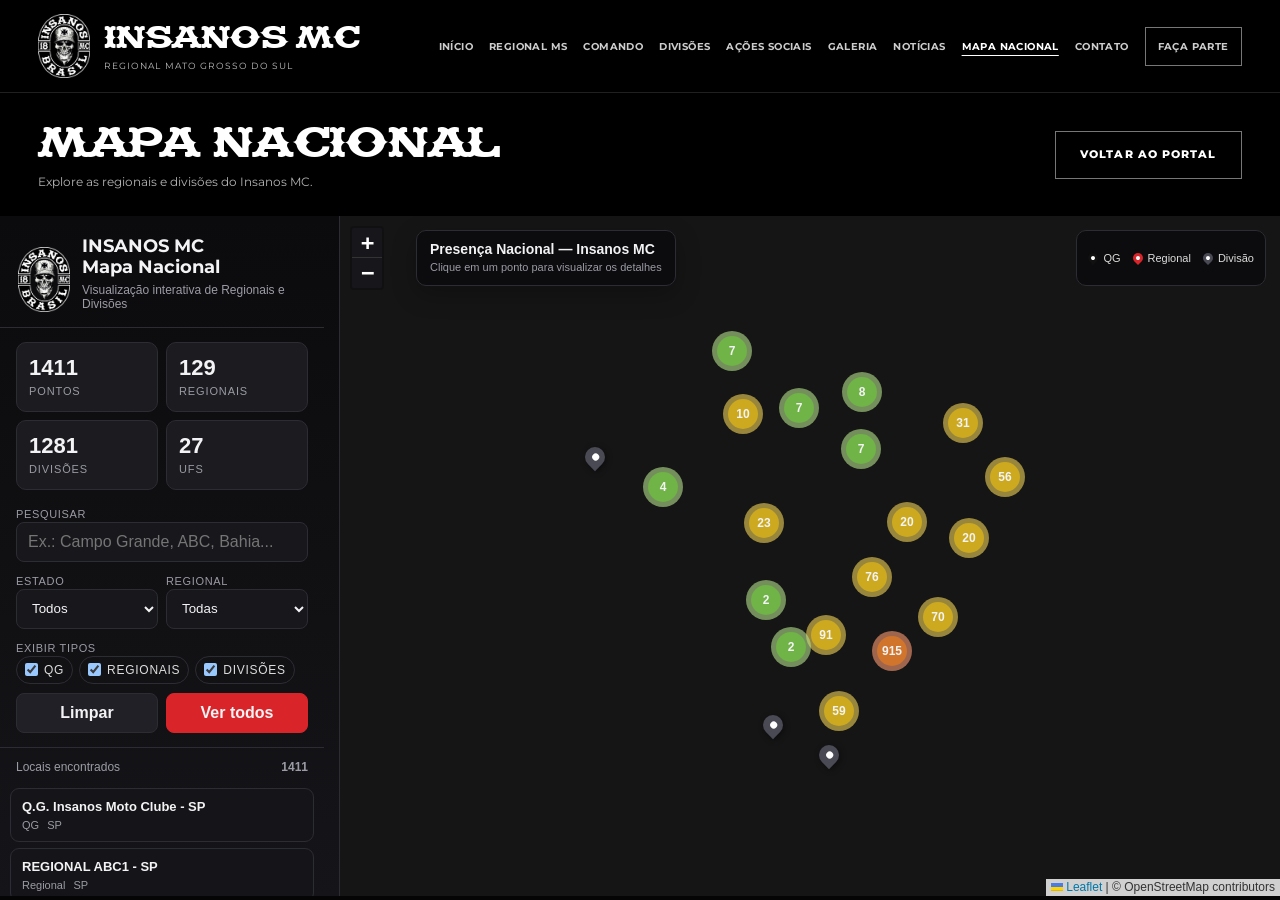
==== mapa.html @ 9929fe6f "Atualiza identidade regional e integra mapa nacional com ajustes responsivos" ====
<!doctype html>
<html lang="pt-BR">
<head>
  <meta charset="UTF-8" />
  <meta name="viewport" content="width=device-width, initial-scale=1.0" />
  <meta name="theme-color" content="#050505" />
  <meta name="description" content="Mapa interativo das regionais e divisões do Insanos MC, dentro do portal Regional Mato Grosso do Sul." />
  <title>Mapa Nacional | Insanos MC Regional MS</title>
  <link rel="preconnect" href="https://fonts.googleapis.com">
  <link rel="preconnect" href="https://fonts.gstatic.com" crossorigin>
  <link href="https://fonts.googleapis.com/css2?family=Montserrat:wght@400;500;600;700;800&display=swap" rel="stylesheet">
  <link rel="preload" href="assets/fonts/FonteInsanos.TTF" as="font" type="font/ttf" crossorigin />
  <link rel="stylesheet" href="styles.css" />
  <link rel="stylesheet" href="assets/mapa/vendor/leaflet/leaflet.css">
  <link rel="stylesheet" href="assets/mapa/vendor/cluster/MarkerCluster.css">
  <link rel="stylesheet" href="assets/mapa/vendor/cluster/MarkerCluster.Default.css">
  <link rel="stylesheet" href="assets/mapa/mapa.css">
</head>
<body class="map-page">
  <a class="skip-link" href="#conteudo">Pular para o conteúdo</a>
  <header class="site-header" id="topo">
    <a class="brand" href="index.html#inicio" aria-label="Insanos MC Regional MS">
      <img class="brand-logo" src="assets/logo-insanos.png" alt="Brasão oficial do Insanos MC" width="161" height="200" />
      <div class="brand-copy">
        <strong class="brand-name">INSANOS MC</strong>
        <span>REGIONAL MATO GROSSO DO SUL</span>
      </div>
    </a>

    <button class="menu-toggle" type="button" aria-controls="main-nav" aria-label="Abrir menu" aria-expanded="false">
      <span></span><span></span><span></span>
    </button>

    <nav id="main-nav" class="main-nav" aria-label="Navegação principal">
      <a href="index.html#inicio">Início</a>
      <a href="index.html#regional">Regional MS</a>
      <a href="index.html#comando">Comando</a>
      <a href="index.html#divisoes">Divisões</a>
      <a href="index.html#acoes">Ações Sociais</a>
      <a href="index.html#galeria">Galeria</a>
      <a href="index.html#missoes">Notícias</a>
      <a href="mapa.html" aria-current="page">Mapa Nacional</a>
      <a href="index.html#contato">Contato</a>
      <a class="nav-cta" href="index.html#faca-parte">Faça Parte</a>
    </nav>
  </header>

  <main class="map-main" id="conteudo" tabindex="-1">
    <div class="map-heading">
      <div>
        <h1 class="major-title">MAPA NACIONAL</h1>
        <p>Explore as regionais e divisões do Insanos MC.</p>
      </div>
      <a class="btn btn-ghost" href="index.html">Voltar ao portal</a>
    </div>
<div class="national-map-app">
  <aside class="sidebar" id="sidebar">
    <div class="map-brand">
      <div class="brand-top">
        <div class="badge"><img src="assets/logo-insanos.png" alt="Insanos Moto Clube"></div>
        <div class="map-brand-copy">
          <h2>INSANOS MC<br>Mapa Nacional</h2>
          <p>Visualização interativa de Regionais e Divisões</p>
        </div>
        <button class="mobile-close" id="mobileClose" aria-label="Fechar menu" type="button">&times;</button>
      </div>
    </div>

    <div class="map-stats">
      <div class="map-stat"><strong id="sTotal">1411</strong><span>Pontos</span></div>
      <div class="map-stat"><strong id="sRegionais">129</strong><span>Regionais</span></div>
      <div class="map-stat"><strong id="sDivisoes">1281</strong><span>Divisões</span></div>
      <div class="map-stat"><strong id="sUFs">27</strong><span>UFs</span></div>
    </div>

    <div class="filters">
      <div>
        <label for="search">Pesquisar</label>
        <input id="search" placeholder="Ex.: Campo Grande, ABC, Bahia...">
      </div>
      <div class="map-row">
        <div>
          <label for="uf">Estado</label>
          <select id="uf"><option value="">Todos</option></select>
        </div>
        <div>
          <label for="regional">Regional</label>
          <select id="regional"><option value="">Todas</option></select>
        </div>
      </div>
      <div>
        <label>Exibir tipos</label>
        <div class="type-toggles">
          <label class="chip"><input type="checkbox" class="typeCheck" value="QG" checked> QG</label>
          <label class="chip"><input type="checkbox" class="typeCheck" value="Regional" checked> Regionais</label>
          <label class="chip"><input type="checkbox" class="typeCheck" value="Divisão" checked> Divisões</label>
        </div>
      </div>
      <div class="map-row">
        <button class="map-btn" id="reset">Limpar</button>
        <button class="map-btn btn-accent" id="fit">Ver todos</button>
      </div>
    </div>

    <div class="results-head"><span>Locais encontrados</span><b id="resultCount">1411</b></div>
    <div class="results" id="results" aria-label="Locais encontrados"></div>
  </aside>

  <section class="map-wrap">
    <div id="map"></div>
    <div class="mobile-bar">
      <div class="mobile-bar-brand">
        <img class="mobile-bar-logo" src="assets/logo-insanos.png" alt="Insanos Moto Clube">
        <div class="mobile-bar-title">
          <strong>INSANOS MC</strong>
          <span>Mapa Nacional</span>
        </div>
      </div>
      <button class="mobile-open" id="mobileOpen" type="button" aria-controls="sidebar" aria-expanded="false">Locais</button>
    </div>
    <div class="map-top">
      <div style="display:flex;gap:8px">
        <div class="map-title">
          <b>Presença Nacional — Insanos MC</b>
          <span>Clique em um ponto para visualizar os detalhes</span>
        </div>
      </div>
      <div class="legend">
        <span><i class="pin-dot" style="background:#111"></i>QG</span>
        <span><i class="pin-dot" style="background:#d9252a"></i>Regional</span>
        <span><i class="pin-dot" style="background:#4a4a55"></i>Divisão</span>
      </div>
    </div>
  </section>
  <div class="mobile-backdrop" id="mobileBackdrop"></div>
</div>
  </main>
  <script src="script.js"></script>
  <script src="assets/mapa/vendor/leaflet/leaflet.js"></script>
  <script src="assets/mapa/vendor/cluster/leaflet.markercluster.js"></script>
  <script src="assets/mapa/mapa.js"></script>
</body>
</html>
---- styles.css ----
/* Fonts */
@font-face {
  font-family: 'Insanos';
  src: url('assets/fonts/FonteInsanos.TTF') format('truetype');
  font-weight: normal;
  font-style: normal;
  font-display: swap;
}

/* Reset */
* { box-sizing: border-box; }
html { scroll-behavior: smooth; scroll-padding-top: 110px; }
body { margin: 0; background: #050505; color: #fff; font-family: 'Montserrat', Arial, sans-serif; line-height: 1.7; }
a { color: inherit; text-decoration: none; }
img { max-width: 100%; display: block; }
button, input, textarea { font: inherit; }
h1, h2, h3 { margin-top: 0; line-height: 1.2; overflow-wrap: anywhere; }

/* Base */
:root { color-scheme: dark; --muted: #b3b3b3; --line: #292929; }
.font-insanos, .hero-title, .brand-name, .major-title { font-family: 'Insanos', serif; font-weight: normal; }
.container { width: min(1180px, 90%); margin-inline: auto; }
.wide { width: min(1380px, 92%); }
:where(a, button, input, textarea):focus-visible { outline: 2px solid #fff; outline-offset: 5px; }
.skip-link { position: fixed; top: 10px; left: 10px; padding: 12px 20px; background: #fff; color: #000; z-index: 100; transform: translateY(-160%); }
.skip-link:focus { transform: none; }
.eyebrow { font-size: 11px; font-weight: 800; letter-spacing: .28em; color: #c7c7c7; margin: 0 0 18px; }
.btn { display: inline-flex; align-items: center; justify-content: center; min-height: 48px; padding: 12px 24px; text-transform: uppercase; font-weight: 800; font-size: 11px; letter-spacing: .1em; border: 1px solid transparent; transition: background .2s, border-color .2s; cursor: pointer; text-align: center; }
.btn-primary { background: #fff; color: #050505; }
.btn-primary:hover { background: #d9d9d9; }
.btn-ghost, .btn-outline { border-color: #777; background: transparent; color: #fff; }
.btn-ghost:hover, .btn-outline:hover { border-color: #fff; background: #191919; }
.text-link { display: inline-block; margin-top: 18px; font-weight: 800; text-transform: uppercase; font-size: 12px; letter-spacing: 1px; border-bottom: 1px solid #777; padding-bottom: 4px; }

/* Header */
.site-header { position: sticky; top: 0; z-index: 50; display: flex; align-items: center; justify-content: space-between; gap: 24px; padding: 14px 3vw; background: #000; border-bottom: 1px solid #202020; }
.site-header.scrolled { border-bottom-color: #444; }
.brand, .footer-brand { display: flex; align-items: center; gap: 14px; min-width: 0; }
.brand-logo { height: 64px; width: auto; object-fit: contain; flex-shrink: 0; }
.brand-copy, .footer-brand > div { display: flex; flex-direction: column; gap: 7px; }
.brand-name { font-size: 28px; line-height: 1.15; }
.brand-copy span, .footer-brand span { font-size: 9px; letter-spacing: .12em; color: #bdbdbd; line-height: 1.5; }
.main-nav { display: flex; align-items: center; gap: 16px; font-size: 10px; font-weight: 700; text-transform: uppercase; letter-spacing: .04em; }
.main-nav a { color: #ccc; padding-block: 12px; }
.main-nav a:hover { color: #fff; text-decoration: underline; text-underline-offset: 5px; }
.main-nav .nav-cta { border: 1px solid #777; padding: 10px 12px; white-space: nowrap; }
.menu-toggle { display: none; background: none; color: #fff; border: 1px solid #444; padding: 9px; min-width: 44px; min-height: 44px; flex-shrink: 0; cursor: pointer; }
.menu-toggle span { display: block; width: 24px; height: 2px; background: currentColor; margin: 5px 0; }

/* Hero */
.hero { min-height: calc(100svh - 93px); position: relative; display: grid; place-items: center; background: #000 url('assets/fundo-site.png') center / cover no-repeat; overflow: hidden; padding: 58px 0 94px; }
.hero-content { position: relative; text-align: center; width: min(980px, 90%); }
.hero-content > .eyebrow { font-size: 10px; margin-bottom: 28px; }
.hero-crest { height: clamp(170px, 23vw, 280px); width: auto; object-fit: contain; margin: 0 auto 30px; }
.hero-title { font-size: clamp(46px, 6.5vw, 88px); margin: 0 0 14px; line-height: 1.12; }
.hero-region { font-size: clamp(13px, 1.8vw, 21px); font-weight: 700; letter-spacing: .19em; line-height: 1.6; margin: 0; }
.hero-tagline { font-size: 11px; letter-spacing: .13em; color: #bdbdbd; margin: 24px 0 0; }
.hero-actions { display: flex; justify-content: center; gap: 12px; margin-top: 32px; flex-wrap: wrap; }
.scroll-indicator { position: absolute; bottom: 24px; left: 50%; transform: translateX(-50%); width: 28px; height: 40px; border: 1px solid #777; border-radius: 14px; display: flex; justify-content: center; padding-top: 7px; }
.scroll-indicator span { width: 3px; height: 8px; background: #fff; border-radius: 2px; animation: scrollDot 1.8s infinite; }

/* Sections */
.section { padding: clamp(72px, 8vw, 120px) 0; }
.section-dark { background: #0b0b0b; }
.section-black { background: #050505; }
/* Regional + stats: light; command: patterned; subsequent blocks alternate. */
.section-pattern {
  background: #000 url('assets/fundo-site.png') center 35% / cover no-repeat;
  color: #fff;
}
.section-pattern .command-card { background: #0d0d0d; }
.section-pattern .section-heading p { color: #fff; text-shadow: 0 1px 3px #000; }


.split { display: grid; grid-template-columns: minmax(0, 1.15fr) minmax(0, .85fr); gap: 64px; align-items: center; }
.major-title { font-size: clamp(34px, 4.4vw, 62px); margin-bottom: 26px; line-height: 1.22; }
.section-copy p, .section-heading p { color: var(--muted); max-width: 720px; }
.section-copy .lead { font-size: 18px; color: #ddd; }
.section-heading { margin-bottom: 46px; }
.centered { text-align: center; }
.centered p { margin-inline: auto; }
.section-watermark { position: relative; isolation: isolate; overflow: hidden; }
.section-watermark > .container { position: relative; z-index: 1; }
.crest-watermark { object-fit: contain; opacity: .05; filter: grayscale(1); pointer-events: none; user-select: none; }
.regional-watermark { position: absolute; width: clamp(320px, 48vw, 700px); right: -12%; top: -12%; z-index: -1; }
.regional-visual { aspect-ratio: 1; display: grid; place-items: center; position: relative; border: 1px solid var(--line); background: #ffffff02; }
.ms-outline { font-size: clamp(100px, 15vw, 210px); color: #b3b3b3; line-height: 1; }
.visual-caption { position: absolute; bottom: 28px; padding-inline: 12px; text-align: center; letter-spacing: .18em; font-weight: 700; font-size: 10px; }
.stats { display: grid; grid-template-columns: repeat(4, minmax(0, 1fr)); border-block: 1px solid var(--line); background: #000; }
.stat { padding: 40px 16px; text-align: center; border-right: 1px solid var(--line); }
.stat:last-child { border-right: 0; }
.stat strong { display: block; font-size: 48px; line-height: 1.3; margin-bottom: 10px; }
.stat span { font-size: 10px; text-transform: uppercase; letter-spacing: .16em; color: var(--muted); }
.social-visual { min-height: 430px; display: grid; place-items: center; position: relative; overflow: hidden; background: #000; }
.social-watermark { width: 82%; max-height: 440px; }
.social-lines { position: absolute; inset: 0; background: repeating-linear-gradient(90deg, transparent 0 72px, #ffffff03 73px); }
.join-section { min-height: 560px; position: relative; display: flex; align-items: center; padding-block: 80px; background: #000; }
.join-content { position: relative; }
.join-content h2 { font-size: clamp(36px, 5.5vw, 76px); max-width: 960px; }
.join-content p { color: var(--muted); max-width: 640px; }

/* Cards */
.command-grid, .news-grid, .division-grid { display: grid; gap: 24px; }
.command-grid { grid-template-columns: repeat(2, minmax(0, 1fr)); }
.command-card, .news-card { border: 1px solid var(--line); background: #0d0d0d; min-width: 0; }
.portrait { height: 400px; }
.placeholder-photo { display: grid; place-items: center; background: linear-gradient(145deg, #202020, #111); color: #aaa; font-size: 12px; font-weight: 700; letter-spacing: .2em; }
.command-info, .news-body { padding: 28px; }
.command-info small, .division-content small, .news-body small { color: #b3b3b3; letter-spacing: .12em; font-size: 10px; }
.command-info h3 { font-size: clamp(20px, 2vw, 27px); margin: 12px 0; font-weight: 700; }
.command-info p { margin: 0; color: var(--muted); font-size: 13px; }
.division-grid { grid-template-columns: minmax(0, 1.4fr) repeat(2, minmax(0, 1fr)); }
.division-card { min-height: 380px; position: relative; overflow: hidden; border: 1px solid var(--line); }
.card-bg { position: absolute; inset: 0; background: linear-gradient(145deg, #202020, #0d0d0d); }
.card-bg-road { background: radial-gradient(ellipse at 50% 80%, #393939, #0a0a0a 70%); }
.card-overlay { position: absolute; inset: 0; background: linear-gradient(180deg, transparent 20%, #000e); }
.division-content { position: absolute; inset: auto 24px 28px; }
.division-content h3 { font-size: clamp(21px, 2.3vw, 30px); margin: 10px 0 16px; }
.division-content span { font-size: 11px; text-transform: uppercase; font-weight: 700; color: #b3b3b3; }
.news-grid { grid-template-columns: repeat(3, minmax(0, 1fr)); }
.news-image { height: 230px; background: linear-gradient(145deg, #252525, #111); }
.road-placeholder { background: radial-gradient(circle at 50% 90%, #444, #0d0d0d 72%); }
.news-body h3 { font-size: 22px; line-height: 1.4; margin: 14px 0; }
.news-body p { color: var(--muted); font-size: 14px; }
.news-body a { display: inline-block; padding-block: 10px; font-size: 11px; font-weight: 800; text-transform: uppercase; }
.news-body a:hover { text-decoration: underline; text-underline-offset: 4px; }

/* Gallery */
.gallery-section { background: #000; }
.gallery-grid { display: grid; grid-template-columns: repeat(3, minmax(0, 1fr)); grid-auto-rows: 250px; gap: 14px; }
.gallery-item { border: 1px solid var(--line); overflow: hidden; }
.item-wide { grid-column: span 2; }
.item-tall { grid-row: span 2; }
.gallery-placeholder { width: 100%; height: 100%; padding: 20px; display: grid; place-items: center; background: linear-gradient(135deg, #1b1b1b, #0c0c0c); font-size: 14px; font-weight: 700; letter-spacing: .15em; color: #aaa; text-align: center; }

/* Contact */
.contact-grid { display: grid; grid-template-columns: repeat(2, minmax(0, 1fr)); gap: 64px; }
.contact-form { display: grid; gap: 18px; }
.contact-form label { display: grid; gap: 8px; font-size: 11px; text-transform: uppercase; letter-spacing: .1em; font-weight: 700; }
.contact-form input, .contact-form textarea { width: 100%; min-width: 0; background: #080808; border: 1px solid #555; color: #fff; padding: 14px; font-size: 16px; font-weight: 400; letter-spacing: normal; }
.contact-form textarea { resize: vertical; }
.contact-form input::placeholder, .contact-form textarea::placeholder { color: #999; opacity: 1; }
.contact-form small { color: #aaa; font-size: 12px; }

/* Footer */
.site-footer { padding: 48px 4vw; border-top: 1px solid var(--line); background: #000; display: flex; align-items: center; justify-content: space-between; gap: 28px; }
.footer-brand .brand-name { font-size: 30px; }
.site-footer p, .site-footer > a { font-size: 10px; color: #aaa; text-transform: uppercase; letter-spacing: .08em; }
.site-footer > a { padding-block: 12px; }

/* White sections alternate with the black institutional blocks. */
.section-light {
  color-scheme: light;
  --muted: #444;
  --line: #d5d5d5;
  background: #fff;
  color: #000;
}
.section-light .eyebrow,
.section-light .section-copy .lead { color: #222; }
.section-light .regional-visual { background: #f5f5f5; }
.section-light .ms-outline { color: #111; }
.section-light .crest-watermark { filter: grayscale(1) invert(1); mix-blend-mode: multiply; }
.section-light .social-visual { background: #f7f7f7; border: 1px solid var(--line); }
.section-light .social-lines { background: repeating-linear-gradient(90deg, transparent 0 72px, #00000003 73px); }
.section-light .command-card,
.section-light .news-card { background: #fff; }
.section-light .placeholder-photo,
.section-light .news-image,
.section-light .gallery-placeholder,
.section-light .card-bg { background: linear-gradient(145deg, #ededed, #dcdcdc); color: #444; }
.section-light .card-overlay { background: linear-gradient(180deg, transparent 20%, #ffffffeb); }
.section-light .division-content small,
.section-light .division-content span,
.section-light .command-info small,
.section-light .news-body small,
.section-light .contact-form small { color: #444; }
.section-light .btn-primary { background: #000; color: #fff; }
.section-light .btn-primary:hover { background: #333; }
.section-light .btn-outline,
.section-light .btn-ghost { color: #000; border-color: #555; }
.section-light .btn-outline:hover,
.section-light .btn-ghost:hover { background: #eee; border-color: #000; }
.section-light .text-link { border-color: #555; }
.section-light .contact-form input,
.section-light .contact-form textarea { background: #fff; color: #000; border-color: #777; }
.section-light .contact-form input::placeholder,
.section-light .contact-form textarea::placeholder { color: #666; }
.section-light :where(a, button, input, textarea):focus-visible { outline-color: #000; }

/* National map page */
.main-nav a[aria-current="page"] { color: #fff; text-decoration: underline; text-underline-offset: 5px; }
.map-page { min-height: 100vh; min-height: 100dvh; display: flex; flex-direction: column; }
.map-main { flex: 1; display: flex; flex-direction: column; min-width: 0; }
.map-heading { display: flex; align-items: center; justify-content: space-between; flex-wrap: wrap; gap: 16px; padding: 24px 3vw; background: #000; }
.map-heading .major-title { font-size: clamp(26px, 3vw, 40px); margin: 0; }
.map-heading p { margin: 8px 0 0; color: var(--muted); font-size: 12px; }

/* Animations */
@keyframes scrollDot { 0% { opacity: 0; transform: translateY(0); } 30% { opacity: 1; } 100% { opacity: 0; transform: translateY(14px); } }
.reveal { opacity: 1; }
.reveal.is-pending { opacity: 0; transform: translateY(18px); }
.reveal.visible { opacity: 1; transform: none; transition: opacity .6s ease, transform .6s ease; }

/* Responsive */
@media (max-width: 1250px) {
  .site-header { flex-wrap: wrap; }
  .menu-toggle { display: block; }
  .main-nav { width: 100%; flex-wrap: wrap; gap: 8px 24px; }
  .menu-ready .main-nav { position: absolute; inset: 100% 0 auto; width: auto; display: none; flex-direction: column; align-items: stretch; gap: 0; padding: 16px 5vw; background: #000; border-bottom: 1px solid #444; max-height: calc(100dvh - 94px); overflow-y: auto; }
  .menu-ready .main-nav.open { display: flex; }
  .main-nav a { min-height: 44px; }
}
@media (max-width: 1000px) {
  .split, .contact-grid { grid-template-columns: minmax(0, 1fr); gap: 40px; }
  .regional-visual { width: min(480px, 100%); justify-self: center; }
  .division-grid, .news-grid { grid-template-columns: repeat(2, minmax(0, 1fr)); }
  .division-featured { grid-column: span 2; }
  .social-visual { min-height: 340px; }
  .social-watermark { max-height: 340px; }
  .site-footer { flex-wrap: wrap; }
}
@media (max-width: 600px) {
  html { scroll-padding-top: 90px; }
  .site-header { padding: 12px 4vw; gap: 12px; }
  .brand { gap: 9px; flex: 1; }
  .brand-logo { height: 48px; }
  .brand-name { font-size: clamp(17px, 5.5vw, 23px); }
  .brand-copy span { font-size: 8px; letter-spacing: .06em; max-width: 185px; }
  .brand-copy { gap: 4px; }
  .menu-ready .main-nav { max-height: calc(100dvh - 80px); }
  .hero { min-height: calc(100svh - 80px); padding: 42px 0 84px; }
  .hero-crest { height: clamp(150px, 44vw, 190px); margin-bottom: 26px; }
  .hero-title { font-size: clamp(28px, 8vw, 46px); }
  .hero-region { font-size: 12px; letter-spacing: .12em; }
  .hero-tagline { font-size: 10px; letter-spacing: .04em; }
  .hero-actions { gap: 10px; }
  .hero-actions .btn { font-size: 10px; padding-inline: 16px; }
  .major-title { font-size: clamp(30px, 8vw, 44px); }
  .stats { grid-template-columns: repeat(2, minmax(0, 1fr)); }
  .stat:nth-child(2) { border-right: 0; }
  .stat:nth-child(-n+2) { border-bottom: 1px solid var(--line); }
  .command-grid, .news-grid, .division-grid { grid-template-columns: minmax(0, 1fr); }
  .division-featured { grid-column: auto; }
  .portrait { height: 340px; }
  .division-card { min-height: 300px; }
  .gallery-grid { grid-template-columns: minmax(0, 1fr); grid-auto-rows: 220px; }
  .item-wide, .item-tall { grid-column: auto; grid-row: auto; }
  .site-footer { flex-direction: column; align-items: flex-start; }
  .reverse-mobile .social-visual { order: 2; }
  .join-section { min-height: 480px; }
}
@media (prefers-reduced-motion: reduce) {
  html { scroll-behavior: auto; }
  .scroll-indicator span { animation: none; }
  .reveal.is-pending { opacity: 1; transform: none; }
  .reveal.visible, .btn { transition: none; }
}
---- assets/mapa/vendor/leaflet/leaflet.css ----
/* required styles */

.leaflet-pane,
.leaflet-tile,
.leaflet-marker-icon,
.leaflet-marker-shadow,
.leaflet-tile-container,
.leaflet-pane > svg,
.leaflet-pane > canvas,
.leaflet-zoom-box,
.leaflet-image-layer,
.leaflet-layer {
	position: absolute;
	left: 0;
	top: 0;
	}
.leaflet-container {
	overflow: hidden;
	}
.leaflet-tile,
.leaflet-marker-icon,
.leaflet-marker-shadow {
	-webkit-user-select: none;
	   -moz-user-select: none;
	        user-select: none;
	  -webkit-user-drag: none;
	}
/* Prevents IE11 from highlighting tiles in blue */
.leaflet-tile::selection {
	background: transparent;
}
/* Safari renders non-retina tile on retina better with this, but Chrome is worse */
.leaflet-safari .leaflet-tile {
	image-rendering: -webkit-optimize-contrast;
	}
/* hack that prevents hw layers "stretching" when loading new tiles */
.leaflet-safari .leaflet-tile-container {
	width: 1600px;
	height: 1600px;
	-webkit-transform-origin: 0 0;
	}
.leaflet-marker-icon,
.leaflet-marker-shadow {
	display: block;
	}
/* .leaflet-container svg: reset svg max-width decleration shipped in Joomla! (joomla.org) 3.x */
/* .leaflet-container img: map is broken in FF if you have max-width: 100% on tiles */
.leaflet-container .leaflet-overlay-pane svg {
	max-width: none !important;
	max-height: none !important;
	}
.leaflet-container .leaflet-marker-pane img,
.leaflet-container .leaflet-shadow-pane img,
.leaflet-container .leaflet-tile-pane img,
.leaflet-container img.leaflet-image-layer,
.leaflet-container .leaflet-tile {
	max-width: none !important;
	max-height: none !important;
	width: auto;
	padding: 0;
	}

.leaflet-container img.leaflet-tile {
	/* See: https://bugs.chromium.org/p/chromium/issues/detail?id=600120 */
	mix-blend-mode: plus-lighter;
}

.leaflet-container.leaflet-touch-zoom {
	-ms-touch-action: pan-x pan-y;
	touch-action: pan-x pan-y;
	}
.leaflet-container.leaflet-touch-drag {
	-ms-touch-action: pinch-zoom;
	/* Fallback for FF which doesn't support pinch-zoom */
	touch-action: none;
	touch-action: pinch-zoom;
}
.leaflet-container.leaflet-touch-drag.leaflet-touch-zoom {
	-ms-touch-action: none;
	touch-action: none;
}
.leaflet-container {
	-webkit-tap-highlight-color: transparent;
}
.leaflet-container a {
	-webkit-tap-highlight-color: rgba(51, 181, 229, 0.4);
}
.leaflet-tile {
	filter: inherit;
	visibility: hidden;
	}
.leaflet-tile-loaded {
	visibility: inherit;
	}
.leaflet-zoom-box {
	width: 0;
	height: 0;
	-moz-box-sizing: border-box;
	     box-sizing: border-box;
	z-index: 800;
	}
/* workaround for https://bugzilla.mozilla.org/show_bug.cgi?id=888319 */
.leaflet-overlay-pane svg {
	-moz-user-select: none;
	}

.leaflet-pane         { z-index: 400; }

.leaflet-tile-pane    { z-index: 200; }
.leaflet-overlay-pane { z-index: 400; }
.leaflet-shadow-pane  { z-index: 500; }
.leaflet-marker-pane  { z-index: 600; }
.leaflet-tooltip-pane   { z-index: 650; }
.leaflet-popup-pane   { z-index: 700; }

.leaflet-map-pane canvas { z-index: 100; }
.leaflet-map-pane svg    { z-index: 200; }

.leaflet-vml-shape {
	width: 1px;
	height: 1px;
	}
.lvml {
	behavior: url(#default#VML);
	display: inline-block;
	position: absolute;
	}


/* control positioning */

.leaflet-control {
	position: relative;
	z-index: 800;
	pointer-events: visiblePainted; /* IE 9-10 doesn't have auto */
	pointer-events: auto;
	}
.leaflet-top,
.leaflet-bottom {
	position: absolute;
	z-index: 1000;
	pointer-events: none;
	}
.leaflet-top {
	top: 0;
	}
.leaflet-right {
	right: 0;
	}
.leaflet-bottom {
	bottom: 0;
	}
.leaflet-left {
	left: 0;
	}
.leaflet-control {
	float: left;
	clear: both;
	}
.leaflet-right .leaflet-control {
	float: right;
	}
.leaflet-top .leaflet-control {
	margin-top: 10px;
	}
.leaflet-bottom .leaflet-control {
	margin-bottom: 10px;
	}
.leaflet-left .leaflet-control {
	margin-left: 10px;
	}
.leaflet-right .leaflet-control {
	margin-right: 10px;
	}


/* zoom and fade animations */

.leaflet-fade-anim .leaflet-popup {
	opacity: 0;
	-webkit-transition: opacity 0.2s linear;
	   -moz-transition: opacity 0.2s linear;
	        transition: opacity 0.2s linear;
	}
.leaflet-fade-anim .leaflet-map-pane .leaflet-popup {
	opacity: 1;
	}
.leaflet-zoom-animated {
	-webkit-transform-origin: 0 0;
	    -ms-transform-origin: 0 0;
	        transform-origin: 0 0;
	}
svg.leaflet-zoom-animated {
	will-change: transform;
}

.leaflet-zoom-anim .leaflet-zoom-animated {
	-webkit-transition: -webkit-transform 0.25s cubic-bezier(0,0,0.25,1);
	   -moz-transition:    -moz-transform 0.25s cubic-bezier(0,0,0.25,1);
	        transition:         transform 0.25s cubic-bezier(0,0,0.25,1);
	}
.leaflet-zoom-anim .leaflet-tile,
.leaflet-pan-anim .leaflet-tile {
	-webkit-transition: none;
	   -moz-transition: none;
	        transition: none;
	}

.leaflet-zoom-anim .leaflet-zoom-hide {
	visibility: hidden;
	}


/* cursors */

.leaflet-interactive {
	cursor: pointer;
	}
.leaflet-grab {
	cursor: -webkit-grab;
	cursor:    -moz-grab;
	cursor:         grab;
	}
.leaflet-crosshair,
.leaflet-crosshair .leaflet-interactive {
	cursor: crosshair;
	}
.leaflet-popup-pane,
.leaflet-control {
	cursor: auto;
	}
.leaflet-dragging .leaflet-grab,
.leaflet-dragging .leaflet-grab .leaflet-interactive,
.leaflet-dragging .leaflet-marker-draggable {
	cursor: move;
	cursor: -webkit-grabbing;
	cursor:    -moz-grabbing;
	cursor:         grabbing;
	}

/* marker & overlays interactivity */
.leaflet-marker-icon,
.leaflet-marker-shadow,
.leaflet-image-layer,
.leaflet-pane > svg path,
.leaflet-tile-container {
	pointer-events: none;
	}

.leaflet-marker-icon.leaflet-interactive,
.leaflet-image-layer.leaflet-interactive,
.leaflet-pane > svg path.leaflet-interactive,
svg.leaflet-image-layer.leaflet-interactive path {
	pointer-events: visiblePainted; /* IE 9-10 doesn't have auto */
	pointer-events: auto;
	}

/* visual tweaks */

.leaflet-container {
	background: #ddd;
	outline-offset: 1px;
	}
.leaflet-container a {
	color: #0078A8;
	}
.leaflet-zoom-box {
	border: 2px dotted #38f;
	background: rgba(255,255,255,0.5);
	}


/* general typography */
.leaflet-container {
	font-family: "Helvetica Neue", Arial, Helvetica, sans-serif;
	font-size: 12px;
	font-size: 0.75rem;
	line-height: 1.5;
	}


/* general toolbar styles */

.leaflet-bar {
	box-shadow: 0 1px 5px rgba(0,0,0,0.65);
	border-radius: 4px;
	}
.leaflet-bar a {
	background-color: #fff;
	border-bottom: 1px solid #ccc;
	width: 26px;
	height: 26px;
	line-height: 26px;
	display: block;
	text-align: center;
	text-decoration: none;
	color: black;
	}
.leaflet-bar a,
.leaflet-control-layers-toggle {
	background-position: 50% 50%;
	background-repeat: no-repeat;
	display: block;
	}
.leaflet-bar a:hover,
.leaflet-bar a:focus {
	background-color: #f4f4f4;
	}
.leaflet-bar a:first-child {
	border-top-left-radius: 4px;
	border-top-right-radius: 4px;
	}
.leaflet-bar a:last-child {
	border-bottom-left-radius: 4px;
	border-bottom-right-radius: 4px;
	border-bottom: none;
	}
.leaflet-bar a.leaflet-disabled {
	cursor: default;
	background-color: #f4f4f4;
	color: #bbb;
	}

.leaflet-touch .leaflet-bar a {
	width: 30px;
	height: 30px;
	line-height: 30px;
	}
.leaflet-touch .leaflet-bar a:first-child {
	border-top-left-radius: 2px;
	border-top-right-radius: 2px;
	}
.leaflet-touch .leaflet-bar a:last-child {
	border-bottom-left-radius: 2px;
	border-bottom-right-radius: 2px;
	}

/* zoom control */

.leaflet-control-zoom-in,
.leaflet-control-zoom-out {
	font: bold 18px 'Lucida Console', Monaco, monospace;
	text-indent: 1px;
	}

.leaflet-touch .leaflet-control-zoom-in, .leaflet-touch .leaflet-control-zoom-out  {
	font-size: 22px;
	}


/* layers control */

.leaflet-control-layers {
	box-shadow: 0 1px 5px rgba(0,0,0,0.4);
	background: #fff;
	border-radius: 5px;
	}
.leaflet-control-layers-toggle {
	background-image: url(images/layers.png);
	width: 36px;
	height: 36px;
	}
.leaflet-retina .leaflet-control-layers-toggle {
	background-image: url(images/layers-2x.png);
	background-size: 26px 26px;
	}
.leaflet-touch .leaflet-control-layers-toggle {
	width: 44px;
	height: 44px;
	}
.leaflet-control-layers .leaflet-control-layers-list,
.leaflet-control-layers-expanded .leaflet-control-layers-toggle {
	display: none;
	}
.leaflet-control-layers-expanded .leaflet-control-layers-list {
	display: block;
	position: relative;
	}
.leaflet-control-layers-expanded {
	padding: 6px 10px 6px 6px;
	color: #333;
	background: #fff;
	}
.leaflet-control-layers-scrollbar {
	overflow-y: scroll;
	overflow-x: hidden;
	padding-right: 5px;
	}
.leaflet-control-layers-selector {
	margin-top: 2px;
	position: relative;
	top: 1px;
	}
.leaflet-control-layers label {
	display: block;
	font-size: 13px;
	font-size: 1.08333em;
	}
.leaflet-control-layers-separator {
	height: 0;
	border-top: 1px solid #ddd;
	margin: 5px -10px 5px -6px;
	}

/* Default icon URLs */
.leaflet-default-icon-path { /* used only in path-guessing heuristic, see L.Icon.Default */
	background-image: url(images/marker-icon.png);
	}


/* attribution and scale controls */

.leaflet-container .leaflet-control-attribution {
	background: #fff;
	background: rgba(255, 255, 255, 0.8);
	margin: 0;
	}
.leaflet-control-attribution,
.leaflet-control-scale-line {
	padding: 0 5px;
	color: #333;
	line-height: 1.4;
	}
.leaflet-control-attribution a {
	text-decoration: none;
	}
.leaflet-control-attribution a:hover,
.leaflet-control-attribution a:focus {
	text-decoration: underline;
	}
.leaflet-attribution-flag {
	display: inline !important;
	vertical-align: baseline !important;
	width: 1em;
	height: 0.6669em;
	}
.leaflet-left .leaflet-control-scale {
	margin-left: 5px;
	}
.leaflet-bottom .leaflet-control-scale {
	margin-bottom: 5px;
	}
.leaflet-control-scale-line {
	border: 2px solid #777;
	border-top: none;
	line-height: 1.1;
	padding: 2px 5px 1px;
	white-space: nowrap;
	-moz-box-sizing: border-box;
	     box-sizing: border-box;
	background: rgba(255, 255, 255, 0.8);
	text-shadow: 1px 1px #fff;
	}
.leaflet-control-scale-line:not(:first-child) {
	border-top: 2px solid #777;
	border-bottom: none;
	margin-top: -2px;
	}
.leaflet-control-scale-line:not(:first-child):not(:last-child) {
	border-bottom: 2px solid #777;
	}

.leaflet-touch .leaflet-control-attribution,
.leaflet-touch .leaflet-control-layers,
.leaflet-touch .leaflet-bar {
	box-shadow: none;
	}
.leaflet-touch .leaflet-control-layers,
.leaflet-touch .leaflet-bar {
	border: 2px solid rgba(0,0,0,0.2);
	background-clip: padding-box;
	}


/* popup */

.leaflet-popup {
	position: absolute;
	text-align: center;
	margin-bottom: 20px;
	}
.leaflet-popup-content-wrapper {
	padding: 1px;
	text-align: left;
	border-radius: 12px;
	}
.leaflet-popup-content {
	margin: 13px 24px 13px 20px;
	line-height: 1.3;
	font-size: 13px;
	font-size: 1.08333em;
	min-height: 1px;
	}
.leaflet-popup-content p {
	margin: 17px 0;
	margin: 1.3em 0;
	}
.leaflet-popup-tip-container {
	width: 40px;
	height: 20px;
	position: absolute;
	left: 50%;
	margin-top: -1px;
	margin-left: -20px;
	overflow: hidden;
	pointer-events: none;
	}
.leaflet-popup-tip {
	width: 17px;
	height: 17px;
	padding: 1px;

	margin: -10px auto 0;
	pointer-events: auto;

	-webkit-transform: rotate(45deg);
	   -moz-transform: rotate(45deg);
	    -ms-transform: rotate(45deg);
	        transform: rotate(45deg);
	}
.leaflet-popup-content-wrapper,
.leaflet-popup-tip {
	background: white;
	color: #333;
	box-shadow: 0 3px 14px rgba(0,0,0,0.4);
	}
.leaflet-container a.leaflet-popup-close-button {
	position: absolute;
	top: 0;
	right: 0;
	border: none;
	text-align: center;
	width: 24px;
	height: 24px;
	font: 16px/24px Tahoma, Verdana, sans-serif;
	color: #757575;
	text-decoration: none;
	background: transparent;
	}
.leaflet-container a.leaflet-popup-close-button:hover,
.leaflet-container a.leaflet-popup-close-button:focus {
	color: #585858;
	}
.leaflet-popup-scrolled {
	overflow: auto;
	}

.leaflet-oldie .leaflet-popup-content-wrapper {
	-ms-zoom: 1;
	}
.leaflet-oldie .leaflet-popup-tip {
	width: 24px;
	margin: 0 auto;

	-ms-filter: "progid:DXImageTransform.Microsoft.Matrix(M11=0.70710678, M12=0.70710678, M21=-0.70710678, M22=0.70710678)";
	filter: progid:DXImageTransform.Microsoft.Matrix(M11=0.70710678, M12=0.70710678, M21=-0.70710678, M22=0.70710678);
	}

.leaflet-oldie .leaflet-control-zoom,
.leaflet-oldie .leaflet-control-layers,
.leaflet-oldie .leaflet-popup-content-wrapper,
.leaflet-oldie .leaflet-popup-tip {
	border: 1px solid #999;
	}


/* div icon */

.leaflet-div-icon {
	background: #fff;
	border: 1px solid #666;
	}


/* Tooltip */
/* Base styles for the element that has a tooltip */
.leaflet-tooltip {
	position: absolute;
	padding: 6px;
	background-color: #fff;
	border: 1px solid #fff;
	border-radius: 3px;
	color: #222;
	white-space: nowrap;
	-webkit-user-select: none;
	-moz-user-select: none;
	-ms-user-select: none;
	user-select: none;
	pointer-events: none;
	box-shadow: 0 1px 3px rgba(0,0,0,0.4);
	}
.leaflet-tooltip.leaflet-interactive {
	cursor: pointer;
	pointer-events: auto;
	}
.leaflet-tooltip-top:before,
.leaflet-tooltip-bottom:before,
.leaflet-tooltip-left:before,
.leaflet-tooltip-right:before {
	position: absolute;
	pointer-events: none;
	border: 6px solid transparent;
	background: transparent;
	content: "";
	}

/* Directions */

.leaflet-tooltip-bottom {
	margin-top: 6px;
}
.leaflet-tooltip-top {
	margin-top: -6px;
}
.leaflet-tooltip-bottom:before,
.leaflet-tooltip-top:before {
	left: 50%;
	margin-left: -6px;
	}
.leaflet-tooltip-top:before {
	bottom: 0;
	margin-bottom: -12px;
	border-top-color: #fff;
	}
.leaflet-tooltip-bottom:before {
	top: 0;
	margin-top: -12px;
	margin-left: -6px;
	border-bottom-color: #fff;
	}
.leaflet-tooltip-left {
	margin-left: -6px;
}
.leaflet-tooltip-right {
	margin-left: 6px;
}
.leaflet-tooltip-left:before,
.leaflet-tooltip-right:before {
	top: 50%;
	margin-top: -6px;
	}
.leaflet-tooltip-left:before {
	right: 0;
	margin-right: -12px;
	border-left-color: #fff;
	}
.leaflet-tooltip-right:before {
	left: 0;
	margin-left: -12px;
	border-right-color: #fff;
	}

/* Printing */

@media print {
	/* Prevent printers from removing background-images of controls. */
	.leaflet-control {
		-webkit-print-color-adjust: exact;
		print-color-adjust: exact;
		}
	}
---- assets/mapa/vendor/cluster/MarkerCluster.css ----
.leaflet-cluster-anim .leaflet-marker-icon, .leaflet-cluster-anim .leaflet-marker-shadow {
	-webkit-transition: -webkit-transform 0.3s ease-out, opacity 0.3s ease-in;
	-moz-transition: -moz-transform 0.3s ease-out, opacity 0.3s ease-in;
	-o-transition: -o-transform 0.3s ease-out, opacity 0.3s ease-in;
	transition: transform 0.3s ease-out, opacity 0.3s ease-in;
}

.leaflet-cluster-spider-leg {
	/* stroke-dashoffset (duration and function) should match with leaflet-marker-icon transform in order to track it exactly */
	-webkit-transition: -webkit-stroke-dashoffset 0.3s ease-out, -webkit-stroke-opacity 0.3s ease-in;
	-moz-transition: -moz-stroke-dashoffset 0.3s ease-out, -moz-stroke-opacity 0.3s ease-in;
	-o-transition: -o-stroke-dashoffset 0.3s ease-out, -o-stroke-opacity 0.3s ease-in;
	transition: stroke-dashoffset 0.3s ease-out, stroke-opacity 0.3s ease-in;
}
---- assets/mapa/vendor/cluster/MarkerCluster.Default.css ----
.marker-cluster-small {
	background-color: rgba(181, 226, 140, 0.6);
	}
.marker-cluster-small div {
	background-color: rgba(110, 204, 57, 0.6);
	}

.marker-cluster-medium {
	background-color: rgba(241, 211, 87, 0.6);
	}
.marker-cluster-medium div {
	background-color: rgba(240, 194, 12, 0.6);
	}

.marker-cluster-large {
	background-color: rgba(253, 156, 115, 0.6);
	}
.marker-cluster-large div {
	background-color: rgba(241, 128, 23, 0.6);
	}

	/* IE 6-8 fallback colors */
.leaflet-oldie .marker-cluster-small {
	background-color: rgb(181, 226, 140);
	}
.leaflet-oldie .marker-cluster-small div {
	background-color: rgb(110, 204, 57);
	}

.leaflet-oldie .marker-cluster-medium {
	background-color: rgb(241, 211, 87);
	}
.leaflet-oldie .marker-cluster-medium div {
	background-color: rgb(240, 194, 12);
	}

.leaflet-oldie .marker-cluster-large {
	background-color: rgb(253, 156, 115);
	}
.leaflet-oldie .marker-cluster-large div {
	background-color: rgb(241, 128, 23);
}

.marker-cluster {
	background-clip: padding-box;
	border-radius: 20px;
	}
.marker-cluster div {
	width: 30px;
	height: 30px;
	margin-left: 5px;
	margin-top: 5px;

	text-align: center;
	border-radius: 15px;
	font: 12px "Helvetica Neue", Arial, Helvetica, sans-serif;
	}
.marker-cluster span {
	line-height: 30px;
	}
---- assets/mapa/mapa.css ----
.national-map-app {
  --bg:#0b0b0d; --panel:#121216; --panel2:#1b1b20; --line:#2c2c33;
  --text:#f3f3f5; --muted:#9b9ba5; --accent:#d9252a; --accent2:#ff4248;
}
.national-map-app * {box-sizing:border-box}
.national-map-app {height:100%;margin:0;font-family:Inter,Segoe UI,Arial,sans-serif;background:var(--bg);color:var(--text)}
.national-map-app {display:grid;grid-template-columns:340px minmax(0,1fr);grid-template-rows:minmax(0,1fr);overflow:hidden}
.national-map-app .sidebar {background:linear-gradient(180deg,#0b0b0d,#151519);border-right:1px solid var(--line);display:flex;flex-direction:column;min-width:0;max-height:100dvh}
.national-map-app .map-brand {padding:20px 18px 16px;border-bottom:1px solid var(--line)}
.national-map-app .brand-top {display:flex;gap:12px;align-items:center;min-width:0}
.national-map-app .badge {width:52px;height:52px;display:grid;place-items:center;flex:0 0 52px}
.national-map-app .badge img {display:block;width:100%;height:100%;object-fit:contain}
.national-map-app .map-brand-copy {min-width:0}
.national-map-app .map-brand h2 {font-size:18px;margin:0;line-height:1.15}
.national-map-app .map-brand p {margin:5px 0 0;color:var(--muted);font-size:12px}
.national-map-app .map-stats {display:grid;grid-template-columns:1fr 1fr;gap:8px;padding:14px 16px}
.national-map-app .map-stat {padding:12px;background:var(--panel2);border:1px solid var(--line);border-radius:10px}
.national-map-app .map-stat strong {display:block;font-size:22px}
.national-map-app .map-stat span {font-size:11px;color:var(--muted);text-transform:uppercase;letter-spacing:.08em}
.national-map-app .filters {padding:0 16px 14px;display:grid;gap:9px;border-bottom:1px solid var(--line)}
.national-map-app label {font-size:11px;color:var(--muted);text-transform:uppercase;letter-spacing:.06em}
.national-map-app input, .national-map-app select, .national-map-app button {width:100%;height:40px;border-radius:8px;border:1px solid var(--line);background:#17171c;color:var(--text);padding:0 11px}
.national-map-app input:focus, .national-map-app select:focus {outline:1px solid var(--accent);border-color:var(--accent)}
.national-map-app .map-row {display:grid;grid-template-columns:1fr 1fr;gap:8px}
.national-map-app .map-btn {cursor:pointer;font-weight:700;background:#202026}
.national-map-app .map-btn:hover {border-color:#555}
.national-map-app .btn-accent {background:var(--accent);border-color:var(--accent)}
.national-map-app .type-toggles {display:flex;gap:6px;flex-wrap:wrap}
.national-map-app .chip {display:flex;align-items:center;gap:6px;padding:6px 8px;border:1px solid var(--line);border-radius:999px;font-size:12px;color:#ddd;cursor:pointer;user-select:none}
.national-map-app .chip input {width:auto;height:auto;margin:0}
.national-map-app .results-head {padding:12px 16px 8px;display:flex;justify-content:space-between;color:var(--muted);font-size:12px}
.national-map-app .results {overflow:visible;padding:0 10px 12px;min-height:0}
.national-map-app .map-card {padding:10px 11px;margin:6px 0;border:1px solid var(--line);border-radius:9px;background:#151519;cursor:pointer}
.national-map-app .map-card:hover {border-color:#555;background:#1a1a20}
.national-map-app .map-card .name {font-size:13px;font-weight:700;line-height:1.25}
.national-map-app .map-meta {margin-top:4px;font-size:11px;color:var(--muted);display:flex;gap:8px;flex-wrap:wrap}
.national-map-app .dot {width:7px;height:7px;border-radius:50%;display:inline-block}
.national-map-app .map-wrap {position:relative;min-width:0;min-height:0}
.national-map-app #map {height:100%;width:100%;background:#151515}
.national-map-app .map-top {position:absolute;z-index:800;top:14px;left:76px;right:14px;display:flex;justify-content:space-between;pointer-events:none}
.national-map-app .map-title {pointer-events:auto;background:rgba(12,12,14,.90);backdrop-filter:blur(8px);border:1px solid var(--line);padding:10px 13px;border-radius:10px;box-shadow:0 8px 24px rgba(0,0,0,.25)}
.national-map-app .map-title b {display:block;font-size:14px}
.national-map-app .map-title span {font-size:11px;color:var(--muted)}
.national-map-app .legend {pointer-events:auto;background:rgba(12,12,14,.90);backdrop-filter:blur(8px);border:1px solid var(--line);padding:9px 11px;border-radius:10px;font-size:11px;color:#ddd;display:flex;gap:12px;align-items:center}
.national-map-app .legend i {display:inline-block;width:9px;height:9px;border-radius:50%;margin-right:5px}
.national-map-app .legend .pin-dot {width:10px;height:10px;border-radius:50% 50% 50% 0;transform:rotate(-45deg);position:relative;top:1px}
.national-map-app .legend .pin-dot::after {content:"";position:absolute;width:4px;height:4px;border-radius:50%;background:#fff;left:3px;top:3px}
.national-map-app .popup-title {font-size:14px;font-weight:800;margin-bottom:7px}
.national-map-app .popup-type {font-size:11px;text-transform:uppercase;letter-spacing:.06em;color:#aaa;margin-bottom:7px}
.national-map-app .popup-row {font-size:12px;margin:4px 0}
.national-map-app .popup-link, .national-map-app .popup-share {display:inline-block;margin-top:8px;text-decoration:none;background:#d9252a;color:#fff!important;padding:7px 9px;border-radius:7px;font-size:12px;font-weight:700}
.national-map-app .popup-share {width:auto;height:auto;border:0;cursor:pointer}
.national-map-app .leaflet-popup-content-wrapper, .national-map-app .leaflet-popup-tip {background:#17171b;color:#fff}
.national-map-app .leaflet-control-zoom a {background:#17171b!important;color:#fff!important;border-color:#333!important}
.national-map-app .marker-cluster div {font-weight:800}
.national-map-app .custom-pin {border-radius:50%;border:2px solid #fff;box-shadow:0 1px 5px rgba(0,0,0,.6)}
.national-map-app .map-pin {width:24px;height:24px;border-radius:50% 50% 50% 0;position:relative;transform:rotate(-45deg);box-shadow:0 2px 6px rgba(0,0,0,.45)}
.national-map-app .map-pin::after {content:"";position:absolute;width:9px;height:9px;border-radius:50%;background:#fff;left:7.5px;top:7.5px}
.national-map-app .map-pin-qg {background:#050505}
.national-map-app .map-pin-regional {background:#d9252a}
.national-map-app .map-pin-divisao {width:20px;height:20px;background:#4a4a55}
.national-map-app .map-pin-divisao::after {width:7px;height:7px;left:6.5px;top:6.5px}
.national-map-app .mobile-bar, .national-map-app .mobile-open, .national-map-app .mobile-close {display:none}
.national-map-app .mobile-backdrop {display:none}
@media(max-width:850px){.national-map-app {overflow:hidden}
.national-map-app {grid-template-columns:1fr}
.national-map-app .sidebar {position:fixed;z-index:1200;left:0;top:0;bottom:0;width:min(360px,92vw);transform:translateX(-100%);transition:transform .2s ease;box-shadow:16px 0 34px rgba(0,0,0,.38)}
.national-map-app .sidebar.open {transform:translateX(0)}
.national-map-app .mobile-backdrop {position:fixed;z-index:1100;inset:0;background:rgba(0,0,0,.48);backdrop-filter:blur(2px)}
.national-map-app.menu-open .mobile-backdrop {display:block}
.national-map-app .map-brand {padding:14px 14px 12px}
.national-map-app .brand-top {gap:10px}
.national-map-app .badge {width:46px;height:46px;flex-basis:46px}
.national-map-app .map-brand h2 {font-size:16px}
.national-map-app .map-brand p {font-size:11px}
.national-map-app .mobile-close {display:grid;place-items:center;margin-left:auto;width:40px;height:40px;padding:0;border-radius:8px;font-size:22px;line-height:1;background:#1d1d23}
.national-map-app .map-stats {padding:12px;gap:7px}
.national-map-app .map-stat {padding:10px;border-radius:8px}
.national-map-app .map-stat strong {font-size:20px}
.national-map-app .filters {padding:0 12px 12px;gap:8px}
.national-map-app input, .national-map-app select, .national-map-app button {height:44px;font-size:16px}
.national-map-app .chip {min-height:36px}
.national-map-app .results-head {padding:10px 12px 7px}
.national-map-app .results {padding:0 8px 10px}
.national-map-app .map-card {padding:11px 10px}
.national-map-app .mobile-bar {position:absolute;z-index:900;top:0;left:0;right:0;height:64px;display:flex;align-items:center;justify-content:space-between;gap:12px;padding:8px 12px;background:rgba(11,11,13,.96);border-bottom:1px solid var(--line);box-shadow:0 8px 24px rgba(0,0,0,.22)}
.national-map-app .mobile-bar-brand {display:flex;align-items:center;gap:10px;min-width:0}
.national-map-app .mobile-bar-logo {width:40px;height:40px;display:block;object-fit:contain;flex:0 0 40px}
.national-map-app .mobile-bar-title {min-width:0}
.national-map-app .mobile-bar-title strong {display:block;font-size:15px;line-height:1.05;white-space:nowrap;overflow:hidden;text-overflow:ellipsis}
.national-map-app .mobile-bar-title span {display:block;margin-top:3px;color:var(--muted);font-size:11px;white-space:nowrap;overflow:hidden;text-overflow:ellipsis}
.national-map-app .mobile-open {display:flex;pointer-events:auto;align-items:center;justify-content:center;gap:8px;background:#202026;border-color:#3a3a43;color:white;width:auto;min-width:96px;height:42px;padding:0 12px;flex:0 0 auto;font-weight:800}
.national-map-app .mobile-open::before {content:"";width:16px;height:12px;background:linear-gradient(#fff 0 0) top/100% 2px no-repeat,linear-gradient(#fff 0 0) center/100% 2px no-repeat,linear-gradient(#fff 0 0) bottom/100% 2px no-repeat}
.national-map-app .map-top {top:76px;left:54px;right:10px;align-items:flex-start;justify-content:flex-start;flex-direction:column;gap:8px}
.national-map-app .map-top>div:first-child {width:100%;min-width:0}
.national-map-app .map-title {display:block;max-width:min(280px,calc(100vw - 76px));padding:8px 10px;border-radius:8px}
.national-map-app .map-title b {font-size:12px;white-space:nowrap;overflow:hidden;text-overflow:ellipsis}
.national-map-app .map-title span {display:block;margin-top:3px;font-size:10px;white-space:nowrap;overflow:hidden;text-overflow:ellipsis}
.national-map-app .legend {display:flex;max-width:min(260px,calc(100vw - 76px));padding:8px 10px;border-radius:8px;gap:10px;flex-wrap:wrap}
.national-map-app .leaflet-control-zoom {margin-top:144px!important}
.national-map-app .leaflet-popup-content {max-width:72vw}
}
@media(max-width:420px){.national-map-app .map-row {grid-template-columns:1fr}
.national-map-app .type-toggles {gap:5px}
.national-map-app .chip {font-size:11px;padding:6px 7px}
.national-map-app .mobile-open {min-width:84px;padding:0 10px}
.national-map-app .mobile-bar-title span {display:none}
.national-map-app .map-top {left:50px}
.national-map-app .map-title, .national-map-app .legend {max-width:calc(100vw - 64px)}
.national-map-app .legend {font-size:10px;gap:8px}
}

.national-map-app { position: relative; isolation: isolate; height: max(620px, calc(100dvh - 220px)); min-height: 620px; width: 100%; line-height: normal; }
.national-map-app .map-brand { display: block; }
.national-map-app .map-brand-copy { display: block; }
.national-map-app .map-brand h2 { font-family: Montserrat, Arial, sans-serif; }
.national-map-app .map-stat { text-align: left; }
.national-map-app .map-stat strong { line-height: normal; margin: 0; }
.national-map-app button { text-transform: none; letter-spacing: normal; }
.national-map-app .sidebar { height: 100%; min-height: 0; max-height: 100%; overflow-y: auto; overflow-x: hidden; overscroll-behavior: contain; scrollbar-gutter: stable; }
.national-map-app .sidebar > * { flex-shrink: 0; }
.national-map-app .map-card { height: auto; width: 100%; text-align: left; display: block; }
.national-map-app .empty-results { padding: 16px; color: #ddd; }
.national-map-app .map-wrap { padding: 0; }
@media(max-width:850px) {
 .national-map-app { height: max(560px, calc(100dvh - 245px)); min-height: 560px; }
 .national-map-app .sidebar, .national-map-app .mobile-backdrop { position: absolute; }
 .national-map-app .sidebar:not(.open) { visibility: hidden; }
}
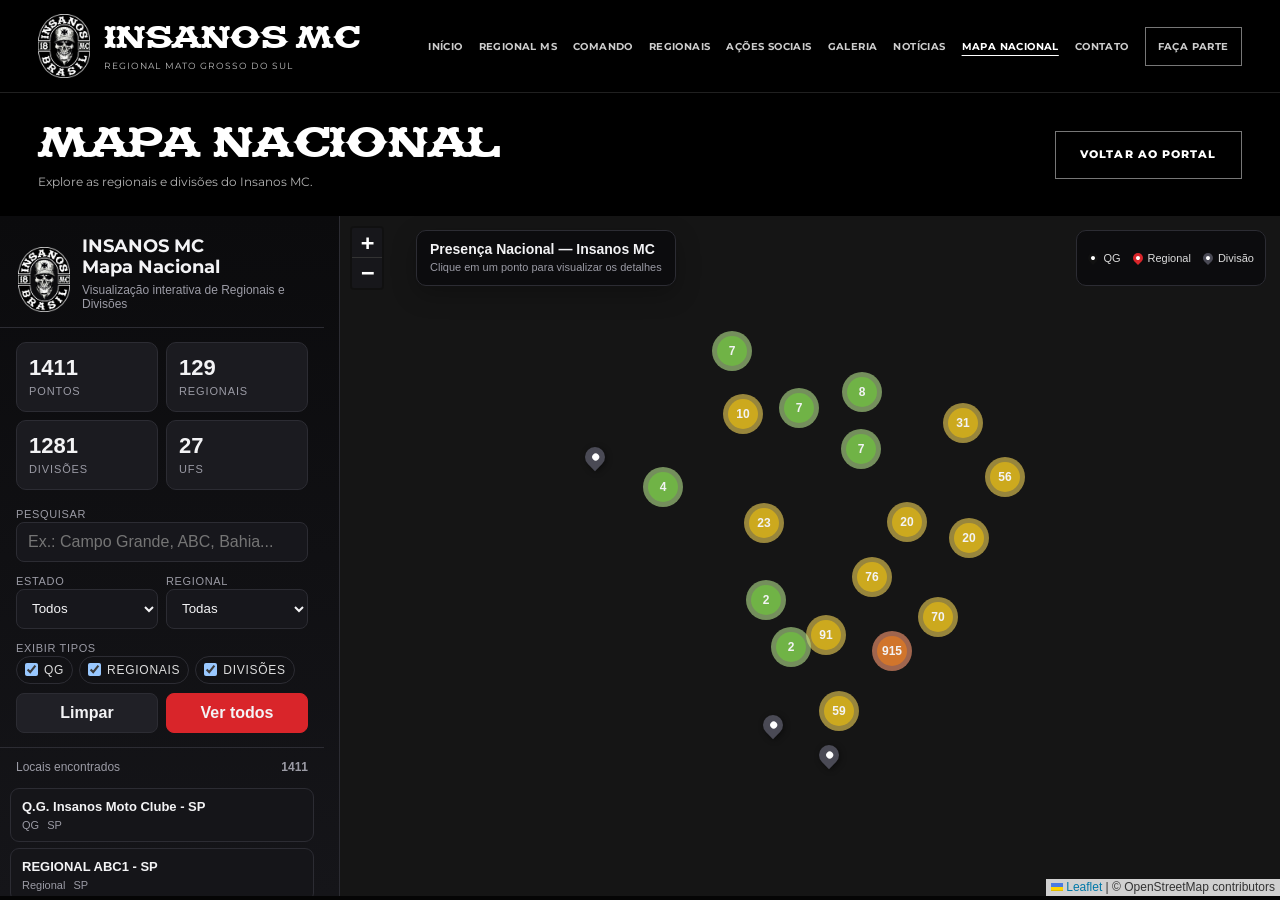
==== commit e7720869: "Atualiza regionais de MS para Campo Grande, Dourados e Tres Lagoas" ====
--- a/mapa.html
+++ b/mapa.html
@@ -35,7 +35,7 @@
       <a href="index.html#inicio">Início</a>
       <a href="index.html#regional">Regional MS</a>
       <a href="index.html#comando">Comando</a>
-      <a href="index.html#divisoes">Divisões</a>
+      <a href="index.html#divisoes">Regionais</a>
       <a href="index.html#acoes">Ações Sociais</a>
       <a href="index.html#galeria">Galeria</a>
       <a href="index.html#missoes">Notícias</a>
